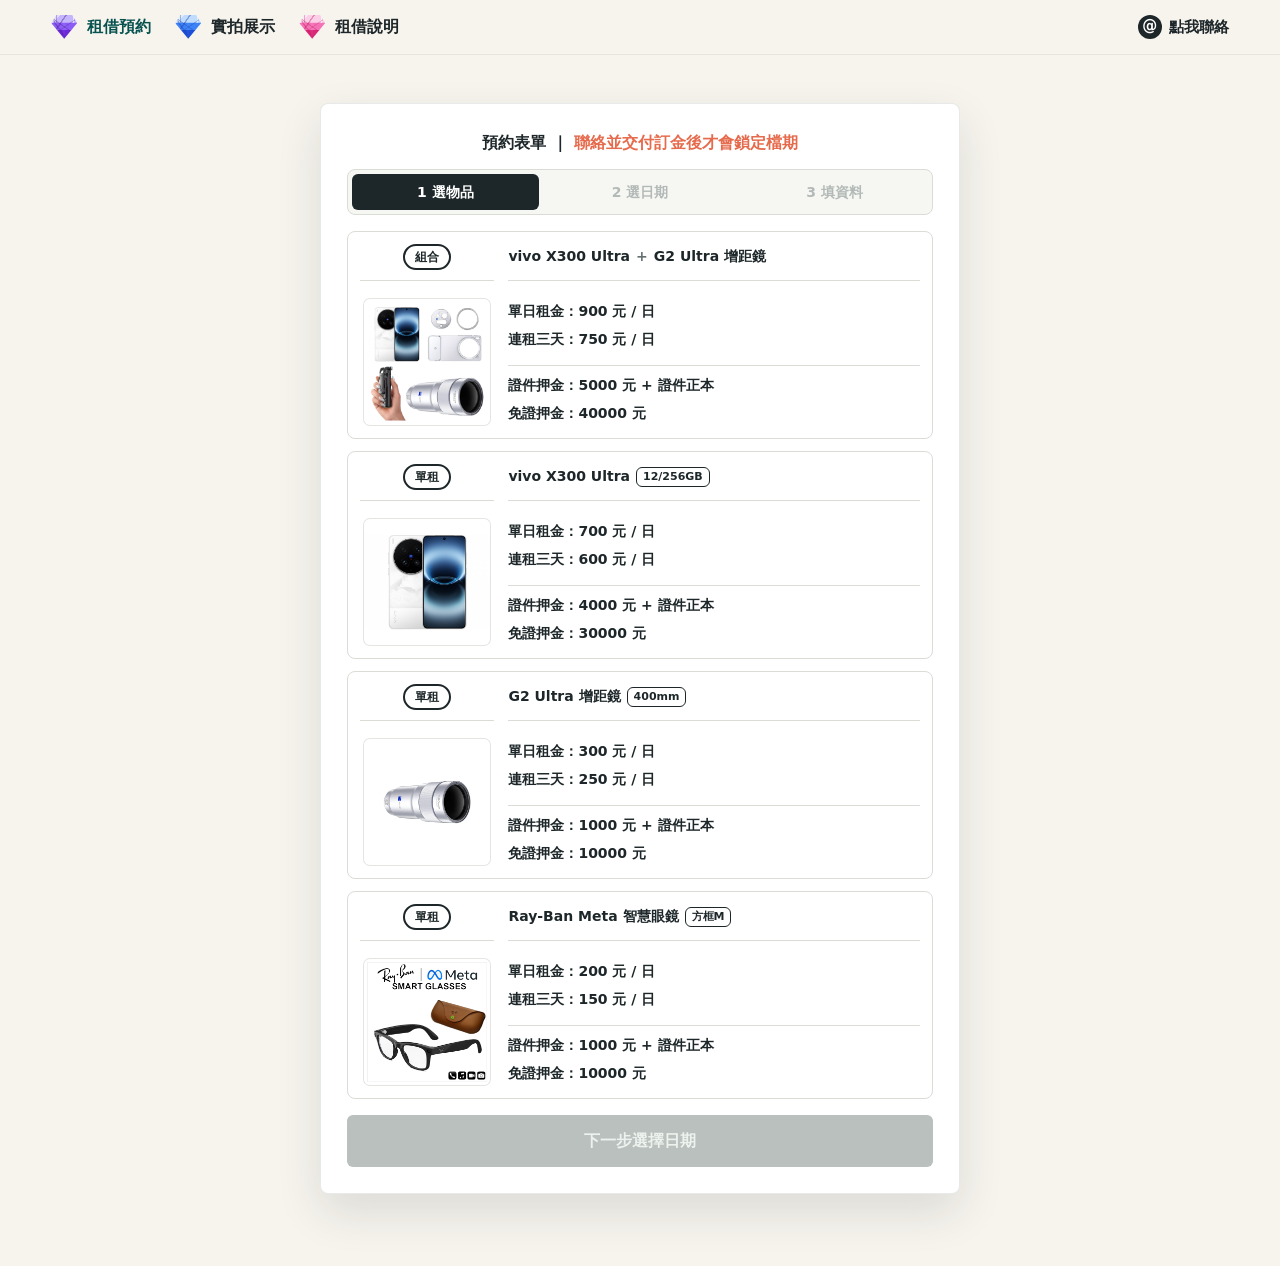
==== index.html @ 4199eac8 "Add shared link preview image" ====
<!doctype html>
<html lang="zh-Hant">
  <head>
    <meta charset="utf-8" />
    <meta name="viewport" content="width=device-width, initial-scale=1" />
    <title>租借預約</title>
    <meta
      name="description"
      content="vivo X300 Ultra ｜ G2 Ultra 增距鏡 ｜ Ray-Ban Meta 智慧眼鏡"
    />
    <link rel="canonical" href="https://gem0816phone.github.io/phone-rental/" />
    <meta property="og:title" content="租借預約" />
    <meta
      property="og:description"
      content="vivo X300 Ultra ｜ G2 Ultra 增距鏡 ｜ Ray-Ban Meta 智慧眼鏡"
    />
    <meta property="og:type" content="website" />
    <meta property="og:url" content="https://gem0816phone.github.io/phone-rental/" />
    <meta property="og:site_name" content="租借預約" />
    <meta property="og:image" content="https://gem0816phone.github.io/phone-rental/media/link-preview.png?v=20260825" />
    <meta property="og:image:secure_url" content="https://gem0816phone.github.io/phone-rental/media/link-preview.png?v=20260825" />
    <meta property="og:image:type" content="image/png" />
    <meta property="og:image:width" content="1200" />
    <meta property="og:image:height" content="630" />
    <meta property="og:image:alt" content="vivo X300 Ultra 實拍展示" />
    <link rel="image_src" href="https://gem0816phone.github.io/phone-rental/media/link-preview.png?v=20260825" />
    <meta name="twitter:card" content="summary_large_image" />
    <meta name="twitter:title" content="租借預約" />
    <meta
      name="twitter:description"
      content="vivo X300 Ultra ｜ G2 Ultra 增距鏡 ｜ Ray-Ban Meta 智慧眼鏡"
    />
    <meta name="twitter:image" content="https://gem0816phone.github.io/phone-rental/media/link-preview.png?v=20260825" />
    <meta name="twitter:image:alt" content="vivo X300 Ultra 實拍展示" />
    <link rel="stylesheet" href="styles.css?v=calendar-20260825-72" />
    <script src="config.js?v=calendar-20260825-72" defer></script>
    <script src="script.js?v=calendar-20260825-72" defer></script>
  </head>
  <body>
    <header class="site-header">
      <nav class="header-nav" aria-label="主要導覽">
        <a class="brand" href="#booking" data-page-link="booking" aria-label="前往租借預約">
          <span class="brand-gem" aria-hidden="true"></span>
          <span>租借預約</span>
        </a>
        <a class="brand showcase-nav-link" href="#showcase" data-page-link="showcase" aria-label="前往實拍展示">
          <span class="brand-gem is-blue" aria-hidden="true"></span>
          <span>實拍展示</span>
        </a>
        <a class="brand" href="#guide" data-page-link="guide" aria-label="前往租借說明">
          <span class="brand-gem is-pink" aria-hidden="true"></span>
          <span>租借說明</span>
        </a>
      </nav>
      <a class="header-contact thread-link" href="https://www.threads.com/@gem0816phone" target="_blank" rel="noopener">
        <span class="thread-icon" aria-hidden="true">@</span>
        <span>點我聯絡</span>
      </a>
    </header>

    <main>
      <section class="hero page-section" id="booking">
        <aside class="booking-panel" aria-labelledby="booking-title">
          <div class="panel-heading">
            <h2 id="booking-title">預約表單 ｜ <span class="booking-title-note">聯絡並交付訂金後才會鎖定檔期</span></h2>
          </div>

          <form class="booking-form" id="reservationForm">
            <input type="hidden" name="model" />
            <input type="hidden" name="selectedItems" />
            <input type="hidden" name="rentalPackage" />
            <input type="hidden" name="rentalStart" />
            <input type="hidden" name="rentalEnd" />
            <input type="hidden" name="selectedDates" />

            <div class="booking-steps" aria-label="預約步驟">
              <button class="step-pill is-active" type="button" id="itemStepPill">1 選物品</button>
              <button class="step-pill" type="button" id="dateStepPill" disabled>2 選日期</button>
              <button class="step-pill" type="button" id="detailsStepPill" disabled>3 填資料</button>
            </div>

            <section class="item-step" id="itemStep">
              <div class="item-grid" id="itemGrid" aria-label="選擇要租的物品"></div>
              <div class="selection-summary" id="itemSummaryBox" hidden></div>
              <button class="button primary" type="button" id="itemContinueButton" disabled>下一步選擇日期</button>
            </section>

            <section class="date-step" id="dateStep" hidden>
              <article class="selection-summary date-selection-summary" id="packageSummary" aria-label="已選租借物品"></article>

              <div class="calendar-toolbar">
                <button class="icon-button" type="button" id="prevMonthButton" aria-label="上一個月">‹</button>
                <strong id="monthLabel">月份</strong>
                <button class="icon-button" type="button" id="nextMonthButton" aria-label="下一個月">›</button>
              </div>

              <div class="calendar-status-row">
                <div class="calendar-legend" aria-label="日期狀態說明">
                  <span class="legend-available"><i class="status-dot available"></i>可選</span>
                  <span class="legend-pending"><i class="status-dot pending"></i>待定</span>
                  <span class="legend-full"><i class="status-dot full"></i>已滿</span>
                </div>
                <div class="availability-status" id="availabilityStatus">正在同步可選日期...</div>
              </div>

              <div class="calendar-weekdays" aria-hidden="true">
                <span>日</span><span>一</span><span>二</span><span>三</span><span>四</span><span>五</span><span>六</span>
              </div>
              <div class="calendar-grid" id="calendarGrid" aria-label="租借日期日曆"></div>

              <div class="estimate" id="estimateBox">請先在日曆上選擇要租的日期。</div>
              <button class="button primary" type="button" id="continueButton" disabled>下一步填寫資料</button>
            </section>

            <section class="details-step" id="detailsStep" hidden>
              <div class="form-grid location-grid">
                <label>
                  <span>取機地點</span>
                  <select name="pickupLocation" id="pickupLocation" required></select>
                </label>
                <label>
                  <span>還機地點</span>
                  <select name="dropoffLocation" id="dropoffLocation" required></select>
                </label>
              </div>

              <div class="form-grid">
                <label>
                  <span>姓名</span>
                  <input type="text" name="customerName" autocomplete="name" required />
                </label>
                <label>
                  <span>電話</span>
                  <input
                    type="tel"
                    name="phone"
                    autocomplete="tel"
                    inputmode="numeric"
                    pattern="09[0-9]{8}"
                    maxlength="10"
                    title="請輸入 09 開頭的 10 碼手機號碼，例如 0912345678"
                    required
                  />
                </label>
                <label class="full-row">
                  <span>thread 帳號</span>
                  <input type="text" name="lineId" autocomplete="off" required />
                </label>
              </div>

              <fieldset class="deposit-options" id="depositOptions"></fieldset>
              <div class="deposit-notice" id="depositNotice" hidden></div>
              <div class="selected-review" id="selectedDatesReview"></div>

              <div class="form-actions">
                <button class="button primary" type="submit" id="submitButton">送出預約</button>
              </div>
            </section>

            <label class="honeypot" aria-hidden="true">
              <span>公司網站</span>
              <input type="text" name="companyWebsite" tabindex="-1" autocomplete="off" />
            </label>
            <div class="form-status" id="formStatus" role="status" aria-live="polite"></div>
          </form>

          <dialog class="booked-dialog" id="bookedDialog" aria-labelledby="bookedDialogTitle">
            <h3 id="bookedDialogTitle">此日期已滿</h3>
            <div class="booked-dialog-body" id="bookedDialogBody"></div>
            <button class="button primary" type="button" id="bookedDialogClose">知道了</button>
          </dialog>

          <dialog class="booked-dialog success-dialog" id="successDialog" aria-label="預約送出成功">
            <div class="success-dialog-body" id="successDialogBody"></div>
            <button class="button primary" type="button" id="successDialogConfirm">確認</button>
          </dialog>
        </aside>
      </section>

      <section class="showcase page-section" id="showcase" aria-labelledby="showcase-title" hidden>
        <div class="showcase-inner">
          <div class="showcase-heading">
            <h2 id="showcase-title">實拍展示</h2>
          </div>
          <div class="showcase-tabs" id="showcaseTabs" aria-label="實拍展示分類"></div>
          <div class="showcase-grid" id="showcaseGrid" aria-live="polite"></div>
        </div>
      </section>

      <dialog class="booked-dialog seat-map-dialog" id="seatMapDialog" aria-labelledby="seatMapDialogTitle">
        <h3 id="seatMapDialogTitle">座位圖</h3>
        <div class="seat-map-dialog-body" id="seatMapDialogBody"></div>
        <button class="button primary" type="button" id="seatMapDialogClose">關閉</button>
      </dialog>

      <section class="guide page-section" id="guide" aria-label="租借說明" hidden>
        <div class="guide-inner">
          <div class="guide-grid">
            <article class="guide-block guide-block-flow">
              <h3>租借流程</h3>
              <ol>
                <li>網站填寫租借預約表單</li>
                <li>私訊 Threads 確認訂單並支付訂金</li>
                <li>面交確認設備及現場支付剩餘款項</li>
                <li>面交歸還設備確認無損後現場退還押金</li>
              </ol>
            </article>

            <article class="guide-block guide-block-offer">
              <h3>額外優惠</h3>
              <ul>
                <li>鄧紫棋粉絲（需提供粉絲證明）</li>
                <li>實拍高清影片 回傳提供網站展示</li>
              </ul>
              <p>以上任一條件，皆優惠 100 元，可疊加</p>

              <div class="guide-subsection">
                <h3>舊客優惠</h3>
                <ul>
                  <li>非首次租借</li>
                  <li>使用上次租借時的高清影片，公開發文推薦租借</li>
                </ul>
                <p>以上任一條件，皆優惠 100 元，可與額外優惠疊加</p>
              </div>
            </article>

            <article class="guide-block guide-block-note guide-block-wide">
              <h3>注意事項</h3>
              <ul>
                <li>租借人需年滿 18 歲，禁止轉租。</li>
                <li>請用本帳私訊，拒租假帳號、小帳。</li>
                <li>面交地點可私訊協調，視距離加價。</li>
                <li>取還機時間若前後日期無人租借，可私訊協調。</li>
                <li>設備非相機功能若有受損，將視情況扣除押金。</li>
                <li>設備相機功能若有受損，需照原購買價格買斷。</li>
              </ul>
            </article>
          </div>
        </div>
      </section>

    </main>

  </body>
</html>
---- styles.css ----
:root {
  color-scheme: light;
  --bg: #f7f4ee;
  --paper: #ffffff;
  --ink: #1d2628;
  --muted: #63706f;
  --line: #d9ddd6;
  --teal: #0d7b75;
  --teal-dark: #07524f;
  --coral: #e66b4d;
  --lemon: #fff4cf;
  --weekend-red: #d93025;
  --mint: #d8eee8;
  --shadow: 0 18px 45px rgba(27, 38, 40, 0.12);
}

* {
  box-sizing: border-box;
}

html {
  scroll-behavior: smooth;
}

body {
  margin: 0;
  background: var(--bg);
  color: var(--ink);
  font-family: "Noto Sans TC", "Microsoft JhengHei", system-ui, -apple-system, BlinkMacSystemFont, "Segoe UI",
    sans-serif;
  line-height: 1.6;
}

a {
  color: inherit;
}

.site-header {
  position: sticky;
  top: 0;
  z-index: 20;
  display: flex;
  align-items: center;
  justify-content: space-between;
  gap: 20px;
  padding: 14px clamp(18px, 4vw, 56px);
  border-bottom: 1px solid rgba(29, 38, 40, 0.08);
  background: rgba(247, 244, 238, 0.94);
  backdrop-filter: blur(16px);
}

.header-nav {
  display: flex;
  align-items: center;
  gap: clamp(12px, 3vw, 24px);
  min-width: 0;
}

.brand {
  display: flex;
  align-items: center;
}

.brand {
  gap: 10px;
  text-decoration: none;
  font-weight: 800;
}

.brand-gem {
  position: relative;
  width: 26px;
  height: 24px;
  flex: 0 0 auto;
  background:
    linear-gradient(135deg, rgba(255, 255, 255, 0.5) 0 18%, transparent 19%),
    linear-gradient(55deg, transparent 33%, rgba(76, 29, 149, 0.38) 34% 37%, transparent 38%),
    linear-gradient(125deg, transparent 33%, rgba(76, 29, 149, 0.42) 34% 37%, transparent 38%),
    linear-gradient(180deg, #c4b5fd 0 31%, #8b5cf6 32% 62%, #6d28d9 63% 100%);
  clip-path: polygon(20% 0, 80% 0, 100% 34%, 50% 100%, 0 34%);
  filter: drop-shadow(0 3px 0 rgba(76, 29, 149, 0.24));
}

.brand-gem::before,
.brand-gem::after {
  content: "";
  position: absolute;
  pointer-events: none;
}

.brand-gem::before {
  top: 0;
  left: 20%;
  width: 60%;
  height: 34%;
  border-right: 1px solid rgba(255, 255, 255, 0.58);
  border-left: 1px solid rgba(76, 29, 149, 0.34);
}

.brand-gem::after {
  inset: 0;
  background:
    linear-gradient(90deg, transparent 48%, rgba(255, 255, 255, 0.45) 49% 51%, transparent 52%),
    linear-gradient(35deg, transparent 49%, rgba(76, 29, 149, 0.34) 50% 52%, transparent 53%),
    linear-gradient(145deg, transparent 49%, rgba(76, 29, 149, 0.28) 50% 52%, transparent 53%);
  clip-path: polygon(20% 0, 80% 0, 100% 34%, 50% 100%, 0 34%);
}

.brand-gem.is-blue {
  background:
    linear-gradient(135deg, rgba(255, 255, 255, 0.5) 0 18%, transparent 19%),
    linear-gradient(55deg, transparent 33%, rgba(30, 64, 175, 0.38) 34% 37%, transparent 38%),
    linear-gradient(125deg, transparent 33%, rgba(30, 64, 175, 0.42) 34% 37%, transparent 38%),
    linear-gradient(180deg, #bfdbfe 0 31%, #3b82f6 32% 62%, #1d4ed8 63% 100%);
  filter: drop-shadow(0 3px 0 rgba(30, 64, 175, 0.24));
}

.brand-gem.is-blue::before {
  border-right-color: rgba(255, 255, 255, 0.58);
  border-left-color: rgba(30, 64, 175, 0.34);
}

.brand-gem.is-blue::after {
  background:
    linear-gradient(90deg, transparent 48%, rgba(255, 255, 255, 0.45) 49% 51%, transparent 52%),
    linear-gradient(35deg, transparent 49%, rgba(30, 64, 175, 0.34) 50% 52%, transparent 53%),
    linear-gradient(145deg, transparent 49%, rgba(30, 64, 175, 0.28) 50% 52%, transparent 53%);
}

.brand-gem.is-pink {
  background:
    linear-gradient(135deg, rgba(255, 255, 255, 0.55) 0 18%, transparent 19%),
    linear-gradient(55deg, transparent 33%, rgba(190, 24, 93, 0.34) 34% 37%, transparent 38%),
    linear-gradient(125deg, transparent 33%, rgba(190, 24, 93, 0.38) 34% 37%, transparent 38%),
    linear-gradient(180deg, #fbcfe8 0 31%, #f472b6 32% 62%, #db2777 63% 100%);
  filter: drop-shadow(0 3px 0 rgba(190, 24, 93, 0.22));
}

.brand-gem.is-pink::before {
  border-right-color: rgba(255, 255, 255, 0.62);
  border-left-color: rgba(190, 24, 93, 0.32);
}

.brand-gem.is-pink::after {
  background:
    linear-gradient(90deg, transparent 48%, rgba(255, 255, 255, 0.48) 49% 51%, transparent 52%),
    linear-gradient(35deg, transparent 49%, rgba(190, 24, 93, 0.32) 50% 52%, transparent 53%),
    linear-gradient(145deg, transparent 49%, rgba(190, 24, 93, 0.24) 50% 52%, transparent 53%);
}

.brand.is-active {
  color: var(--teal-dark);
}

.hero {
  display: grid;
  grid-template-columns: minmax(0, 640px);
  justify-content: center;
  align-items: start;
  min-height: auto;
  padding: clamp(18px, 5vw, 48px) clamp(12px, 4vw, 32px) clamp(44px, 7vw, 72px);
}

.eyebrow {
  margin: 0 0 10px;
  color: var(--teal);
  font-size: 14px;
  font-weight: 800;
  letter-spacing: 0;
}

h1,
h2,
h3,
p {
  margin-top: 0;
}

h1 {
  margin-bottom: 18px;
  font-size: 72px;
  line-height: 1.02;
  letter-spacing: 0;
}

h2 {
  margin-bottom: 14px;
  font-size: 42px;
  line-height: 1.15;
  letter-spacing: 0;
}

h3 {
  margin-bottom: 8px;
  font-size: 20px;
  line-height: 1.25;
}

.button {
  display: inline-flex;
  align-items: center;
  justify-content: center;
  min-height: 46px;
  padding: 12px 18px;
  border: 1px solid transparent;
  border-radius: 6px;
  font: inherit;
  font-weight: 800;
  text-decoration: none;
  cursor: pointer;
  transition: transform 150ms ease, box-shadow 150ms ease, background 150ms ease;
}

.button:hover,
.button:focus {
  transform: translateY(-1px);
}

.button.primary {
  width: 100%;
  background: var(--teal);
  color: #fff;
  box-shadow: 0 12px 24px rgba(13, 123, 117, 0.18);
}

.button.primary:disabled {
  background: #b9c0bd;
  color: #eef2ef;
  box-shadow: none;
  cursor: not-allowed;
  opacity: 1;
  transform: none;
}

.button.ghost {
  border-color: rgba(29, 38, 40, 0.18);
  background: rgba(255, 255, 255, 0.72);
}

.booking-panel {
  width: 100%;
  border: 1px solid rgba(29, 38, 40, 0.1);
  border-radius: 8px;
  background: var(--paper);
  box-shadow: var(--shadow);
}

.panel-heading {
  padding: 26px 26px 14px;
}

.panel-heading p {
  margin-bottom: 6px;
  color: var(--coral);
  font-size: 14px;
  font-weight: 800;
}

.panel-heading h2 {
  margin-bottom: 0;
  font-size: 16px;
  line-height: 1.6;
  text-align: center;
}

.booking-title-note {
  color: var(--coral);
}

.booking-form {
  display: grid;
  gap: 16px;
  padding: 0 26px 26px;
}

[hidden] {
  display: none !important;
}

.booking-steps {
  display: grid;
  grid-template-columns: repeat(3, minmax(0, 1fr));
  gap: 8px;
  padding: 4px;
  border: 1px solid var(--line);
  border-radius: 8px;
  background: #f6f7f3;
}

.step-pill {
  display: grid;
  min-height: 36px;
  place-items: center;
  padding: 0 8px;
  border: 0;
  border-radius: 6px;
  background: transparent;
  color: var(--muted);
  font: inherit;
  font-size: 14px;
  font-weight: 900;
  cursor: pointer;
}

.step-pill:disabled {
  cursor: not-allowed;
  opacity: 0.45;
}

.step-pill.is-active {
  background: var(--ink);
  color: #fff;
  opacity: 1;
}

.item-step,
.date-step,
.details-step {
  display: grid;
  gap: 16px;
}

.item-grid {
  display: grid;
  gap: 12px;
}

.item-card {
  position: relative;
  display: grid;
  grid-template-columns: minmax(96px, 24%) minmax(0, 1fr);
  grid-template-rows: auto 1fr;
  grid-template-areas:
    "type title"
    "photo details";
  column-gap: 14px;
  align-items: stretch;
  padding: 12px;
  border: 1px solid var(--line);
  border-radius: 8px;
  background: #fff;
  cursor: pointer;
  transition: border-color 150ms ease, box-shadow 150ms ease, transform 150ms ease;
}

.item-card:hover {
  border-color: rgba(29, 38, 40, 0.24);
}

.item-card:focus-within {
  outline: 2px solid rgba(13, 123, 117, 0.24);
  outline-offset: 2px;
}

.item-card.is-selected {
  border-color: var(--teal);
  box-shadow: 0 12px 26px rgba(13, 123, 117, 0.13);
}

.item-card.is-selected {
  background: #f4fbf8;
}

.item-check {
  position: absolute;
  width: 1px;
  height: 1px;
  opacity: 0;
}

.option-type-pill {
  display: inline-flex;
  flex: 0 0 auto;
  align-items: center;
  justify-content: center;
  min-height: 26px;
  padding: 3px 10px;
  border: 2px solid var(--ink);
  border-radius: 999px;
  background: #fff;
  color: var(--ink);
  font-size: 12px;
  font-weight: 900;
  line-height: 1;
  white-space: nowrap;
}

.item-type-cell {
  grid-area: type;
  display: flex;
  min-width: 0;
  min-height: 34px;
  align-items: center;
  justify-content: center;
  padding-bottom: 10px;
  border-bottom: 1px solid var(--line);
}

.option-type-pill.is-offer {
  border-color: var(--weekend-red);
  color: var(--weekend-red);
}

.item-card.is-selected .option-type-pill {
  border-color: var(--teal);
  background: var(--teal);
  color: #fff;
}

.item-card.is-selected .option-type-pill.is-offer {
  border-color: var(--weekend-red);
  background: var(--weekend-red);
}

.item-photo,
.summary-photo {
  width: 100%;
  object-fit: contain;
  border: 1px solid rgba(29, 38, 40, 0.08);
  background: #f5f5f1;
}

.item-photo {
  grid-area: photo;
  aspect-ratio: 1 / 1;
  display: block;
  width: min(100%, 128px);
  height: auto;
  margin-top: 10px;
  place-self: center;
  border-radius: 7px;
}

.item-photo-placeholder {
  display: grid;
  place-items: center;
  padding: 12px;
  color: var(--ink);
  font-weight: 900;
  text-align: center;
}

.item-content,
.selection-summary {
  display: grid;
}

.item-content {
  grid-template-rows: auto 1fr;
  align-content: stretch;
  gap: 0;
  min-width: 0;
  color: var(--muted);
  font-size: 14px;
  line-height: 1.45;
  overflow-wrap: anywhere;
}

.item-head {
  grid-area: title;
  display: flex;
  flex-wrap: wrap;
  align-items: center;
  justify-content: flex-start;
  gap: 12px;
  min-width: 0;
  min-height: 34px;
  padding-bottom: 10px;
  border-bottom: 1px solid var(--line);
}

.item-title {
  display: flex;
  flex: 1 1 auto;
  flex-wrap: wrap;
  align-items: center;
  gap: 6px;
  min-width: 0;
  color: var(--ink);
  font-size: 17px;
  line-height: 1.25;
  overflow-wrap: anywhere;
}

.plus-sign {
  color: var(--muted);
  font-weight: 900;
}

.title-pair {
  display: inline-flex;
  flex-wrap: wrap;
  align-items: center;
  gap: 6px;
  min-width: 0;
  white-space: normal;
}

.title-pair strong {
  min-width: 0;
  overflow-wrap: anywhere;
}

.item-meta {
  color: var(--ink);
  font-weight: 900;
}

.item-details {
  grid-area: details;
  display: grid;
  min-width: 0;
  align-content: center;
  gap: 6px;
  padding-top: 10px;
}

.summary-fees {
  display: grid;
  gap: 4px;
}

.fee-line {
  display: block;
  min-width: 0;
  overflow-wrap: anywhere;
}

.deposit-start {
  margin-top: 8px;
  padding-top: 8px;
  border-top: 1px solid var(--line);
}

.spec-badge {
  display: inline-flex;
  width: fit-content;
  padding: 1px 6px;
  border: 1px solid var(--ink);
  border-radius: 6px;
  background: #fff;
  color: var(--ink);
  font-size: 11px;
  font-weight: 900;
  line-height: 1.4;
}

.selection-summary {
  --summary-spec-bg: #c8e5dc;
  --summary-spec-border: rgba(13, 123, 117, 0.42);
  --summary-spec-color: var(--teal-dark);
  --summary-divider: rgba(13, 123, 117, 0.22);
  gap: 4px;
  min-height: 72px;
  padding: 14px;
  border: 1px solid #c9e2dc;
  border-radius: 6px;
  background: var(--mint);
  color: var(--teal-dark);
  font-size: 14px;
}

.date-selection-summary {
  --summary-spec-bg: #d5eafe;
  --summary-spec-border: rgba(12, 79, 134, 0.36);
  --summary-spec-color: #0c4f86;
  --summary-divider: rgba(12, 79, 134, 0.2);
  border-color: #b8d8f6;
  background: #eaf4ff;
  color: #0c4f86;
}

.selection-summary strong {
  color: var(--ink);
  font-size: 16px;
}

.summary-headings,
.summary-details {
  display: grid;
  gap: 6px;
}

.summary-heading,
.summary-details > span {
  display: flex;
  flex-wrap: wrap;
  align-items: center;
  gap: 6px;
}

.summary-details {
  margin-top: 4px;
  padding-top: 8px;
  border-top: 1px solid var(--summary-divider);
}

.summary-detail-spec {
  border-color: var(--summary-spec-border);
  background: var(--summary-spec-bg);
  color: var(--summary-spec-color);
}

.rental-summary {
  display: grid;
  grid-template-columns: 118px minmax(0, 1fr);
  gap: 14px;
  align-items: center;
  padding: 14px;
  border: 1px solid rgba(29, 38, 40, 0.1);
  border-radius: 8px;
  background: #fbfcf8;
}

.rental-summary .device-art {
  width: 62px;
  height: 88px;
}

.summary-photos {
  display: grid;
  gap: 8px;
}

.summary-photos:has(.summary-photo:nth-child(2)) {
  grid-template-columns: repeat(2, minmax(0, 1fr));
}

.summary-photo {
  aspect-ratio: 1 / 1;
  border-radius: 7px;
}

.rental-summary h3,
.rental-summary p {
  margin-bottom: 4px;
}

.phone-title,
.package-title,
.component-name {
  display: flex;
  flex-wrap: wrap;
  align-items: center;
  gap: 8px;
}

.phone-title,
.package-title {
  margin-bottom: 6px;
}

.phone-title h3 {
  margin-bottom: 0;
}

.phone-title span {
  padding: 2px 8px;
  border: 1px solid var(--ink);
  border-radius: 6px;
  background: #fff;
  color: var(--ink);
  font-size: 13px;
  font-weight: 900;
  line-height: 1.4;
}

.package-title {
  font-size: 18px;
  font-weight: 900;
  line-height: 1.35;
}

.component-name {
  gap: 6px;
  min-width: 0;
  white-space: normal;
}

.offer-fee {
  color: var(--weekend-red);
  font-weight: 900;
}

.summary-type {
  margin-right: 2px;
}

.rental-summary p {
  color: var(--muted);
  font-size: 14px;
}

.form-grid {
  display: grid;
  grid-template-columns: repeat(2, minmax(0, 1fr));
  gap: 12px;
}

.location-grid {
  grid-template-columns: 1fr;
}

.form-grid .full-row {
  grid-column: 1 / -1;
}

label {
  display: grid;
  gap: 7px;
  color: var(--ink);
  font-weight: 700;
}

label span {
  font-size: 14px;
}

input,
select,
textarea {
  width: 100%;
  min-height: 44px;
  border: 1px solid #cbd2cc;
  border-radius: 6px;
  background: #fff;
  color: var(--ink);
  font: inherit;
  font-size: 16px;
}

input,
select {
  padding: 0 12px;
}

textarea {
  resize: vertical;
  padding: 10px 12px;
}

input:focus,
select:focus,
textarea:focus {
  border-color: var(--teal);
  outline: 3px solid rgba(13, 123, 117, 0.16);
}

.calendar-toolbar {
  display: grid;
  grid-template-columns: 42px minmax(0, 1fr) 42px;
  gap: 10px;
  align-items: center;
}

.calendar-toolbar strong {
  text-align: center;
  font-size: 20px;
}

.icon-button {
  width: 42px;
  height: 42px;
  border: 1px solid var(--line);
  border-radius: 6px;
  background: #fff;
  color: var(--ink);
  font-size: 26px;
  font-weight: 900;
  cursor: pointer;
}

.icon-button:disabled {
  cursor: not-allowed;
  opacity: 0.42;
}

.calendar-status-row {
  display: flex;
  flex-wrap: wrap;
  align-items: center;
  justify-content: space-between;
  gap: 8px 14px;
}

.calendar-legend {
  display: flex;
  flex-wrap: wrap;
  gap: 10px;
  color: var(--muted);
  font-size: 13px;
  font-weight: 800;
}

.calendar-legend span {
  display: inline-flex;
  align-items: center;
  gap: 5px;
}

.calendar-legend .legend-available {
  color: var(--teal);
}

.calendar-legend .legend-full {
  color: var(--coral);
}

.calendar-legend .legend-pending {
  color: #b7791f;
}

.status-dot {
  display: inline-block;
  width: 9px;
  height: 9px;
  border-radius: 50%;
  outline: 1px solid var(--ink);
}

.status-dot.available {
  background: var(--teal);
}

.status-dot.full {
  background: var(--coral);
}

.status-dot.pending {
  background: #f7d77a;
}

.availability-status {
  margin-left: auto;
  min-height: 22px;
  color: var(--muted);
  font-size: 13px;
  text-align: right;
  white-space: nowrap;
}

.calendar-weekdays,
.calendar-grid {
  display: grid;
  grid-template-columns: repeat(7, minmax(0, 1fr));
}

.calendar-weekdays {
  gap: 6px;
  color: var(--muted);
  font-size: 13px;
  font-weight: 900;
  text-align: center;
}

.calendar-weekdays span:first-child,
.calendar-weekdays span:last-child {
  color: var(--weekend-red);
}

.calendar-grid {
  gap: 6px;
}

.calendar-empty,
.calendar-day {
  aspect-ratio: 1 / 1;
  min-width: 0;
}

.calendar-day {
  display: grid;
  align-content: center;
  justify-items: center;
  gap: 2px;
  min-height: 58px;
  padding: 5px 2px;
  border: 1px solid #cbd2cc;
  border-radius: 7px;
  background: #fff;
  color: var(--ink);
  cursor: pointer;
}

.calendar-day:not(:disabled):hover,
.calendar-day:not(:disabled):focus {
  border-color: var(--teal);
  outline: 3px solid rgba(13, 123, 117, 0.13);
}

.calendar-day.is-selected {
  border-color: var(--ink);
  background: var(--lemon);
}

.calendar-day.is-full {
  border-color: #edbeb3;
  background: #ffe6df;
  color: #8c2718;
}

.calendar-day.is-full:not(:disabled):hover,
.calendar-day.is-full:not(:disabled):focus {
  border-color: var(--coral);
  outline: 3px solid rgba(216, 91, 72, 0.16);
}

.calendar-day.is-pending {
  border-color: #f1cf82;
  background: #fff8df;
  color: #5f4517;
}

.calendar-day.is-pending:not(:disabled):hover,
.calendar-day.is-pending:not(:disabled):focus {
  border-color: #c98715;
  outline: 3px solid rgba(201, 135, 21, 0.14);
}

.calendar-day.is-past {
  background: #f2f0eb;
  color: #9ba19a;
}

.calendar-day.is-syncing {
  background: #f4f2ec;
  color: #8a918b;
}

.calendar-day:disabled {
  cursor: not-allowed;
}

.date-number {
  font-size: 18px;
  font-weight: 900;
  line-height: 1;
}

.calendar-day.is-weekend .date-number {
  color: var(--weekend-red);
}

.date-status {
  max-width: 100%;
  overflow: hidden;
  font-size: 11px;
  font-weight: 900;
  line-height: 1.1;
  text-overflow: ellipsis;
  white-space: nowrap;
}

.date-status.status-available {
  color: var(--teal);
}

.date-status.status-full {
  color: var(--coral);
}

.date-status.status-pending {
  color: #b7791f;
}

.date-status.status-past {
  color: var(--ink);
}

.date-status.status-syncing {
  color: var(--muted);
}

.honeypot {
  position: absolute;
  left: -9999px;
}

.estimate {
  display: grid;
  gap: 6px;
  min-height: 76px;
  padding: 14px;
  border: 1px solid #c9e2dc;
  border-radius: 6px;
  background: var(--mint);
  color: var(--teal-dark);
  font-size: 15px;
}

.estimate strong {
  display: block;
  color: var(--ink);
  font-size: 18px;
}

.summary-total {
  display: block;
  color: var(--weekend-red);
  font-size: 20px;
  font-weight: 900;
  line-height: 1.25;
}

.summary-days {
  display: block;
  color: inherit;
  font-size: inherit;
  font-weight: 800;
  line-height: 1.45;
}

.estimate-heading,
.review-heading {
  display: grid;
  gap: 4px;
}

.estimate-details {
  display: grid;
  gap: 10px;
  padding-top: 8px;
  border-top: 1px solid rgba(13, 123, 117, 0.22);
}

.estimate-details > span {
  color: var(--teal-dark);
}

.estimate-package {
  display: grid;
  gap: 2px;
}

.estimate-package strong {
  font-size: 15px;
}

.discount-label {
  color: var(--coral);
}

.selected-review {
  --summary-spec-bg: #d5eafe;
  --summary-spec-border: rgba(12, 79, 134, 0.36);
  --summary-spec-color: #0c4f86;
  display: grid;
  gap: 8px;
  padding: 14px;
  border: 1px solid #b8d8f6;
  border-radius: 6px;
  background: #eaf4ff;
  color: #0c4f86;
  font-size: 14px;
}

.booked-dialog {
  width: min(360px, calc(100vw - 36px));
  padding: 18px;
  border: 1px solid var(--line);
  border-radius: 8px;
  background: #fff;
  color: var(--ink);
  box-shadow: 0 22px 60px rgba(29, 38, 40, 0.2);
}

.booked-dialog::backdrop {
  background: rgba(29, 38, 40, 0.34);
}

.booked-dialog h3 {
  margin: 0 0 10px;
  font-size: 22px;
}

.booked-dialog-body,
.success-dialog-body {
  display: grid;
  gap: 8px;
  margin-bottom: 16px;
  color: var(--muted);
  font-size: 15px;
}

.booked-dialog-body p,
.success-dialog-body p {
  margin: 0;
}

.booked-dialog-body ul {
  display: grid;
  gap: 6px;
  margin: 0;
  padding-left: 20px;
  color: var(--ink);
  font-weight: 800;
}

.pending-list {
  display: grid;
  gap: 5px;
  color: var(--ink);
  font-weight: 800;
}

.booked-dialog .button {
  width: 100%;
}

.success-dialog-body strong {
  color: var(--ink);
}

.thread-inline-link {
  color: #5b2bd6;
  text-decoration-thickness: 2px;
  text-underline-offset: 3px;
}

.thread-inline-link strong {
  color: inherit;
}

.selected-review strong {
  color: var(--ink);
}

.estimate .summary-total,
.selected-review .summary-total {
  color: var(--weekend-red);
  font-size: 20px;
  line-height: 1.25;
}

.estimate .summary-days,
.selected-review .summary-days {
  color: var(--ink);
}

.review-packages,
.review-details,
.review-schedule {
  display: grid;
  gap: 6px;
  padding-top: 8px;
  border-top: 1px solid rgba(12, 79, 134, 0.2);
}

.review-package {
  display: grid;
  gap: 2px;
}

.inline-divider {
  display: inline;
  color: var(--ink);
  font-size: inherit;
}

.review-details span {
  display: flex;
  flex-wrap: wrap;
  align-items: center;
  gap: 6px;
}

.deposit-options {
  display: grid;
  gap: 10px;
  margin: 0;
  padding: 0;
  border: 0;
}

.deposit-options legend {
  margin-bottom: 2px;
  font-size: 14px;
  font-weight: 900;
}

.deposit-hint {
  margin: 0;
  color: var(--muted);
  font-size: 14px;
}

.deposit-choice-row {
  display: grid;
  grid-template-columns: repeat(2, minmax(0, 1fr));
  gap: 10px;
}

.deposit-options label {
  display: flex;
  align-items: center;
  gap: 10px;
  min-width: 0;
  min-height: 44px;
  padding: 10px 12px;
  border: 1px solid #cbd2cc;
  border-radius: 6px;
  background: #fff;
}

.deposit-options label span {
  min-width: 0;
  overflow-wrap: anywhere;
}

.deposit-options input {
  flex: 0 0 auto;
  width: 18px;
  min-height: 18px;
}

.deposit-notice {
  display: grid;
  gap: 6px;
  padding: 14px;
  border: 1px solid #c9e2dc;
  border-radius: 6px;
  background: var(--mint);
  color: var(--teal-dark);
  font-size: 14px;
}

.deposit-notice p {
  margin: 0;
}

.deposit-notice a {
  color: var(--teal-dark);
  font-weight: 900;
}

.form-actions {
  display: grid;
  grid-template-columns: 1fr;
  gap: 10px;
}

.form-actions .button.primary {
  width: auto;
}

.form-status {
  display: none;
  padding: 12px 14px;
  border-radius: 6px;
  font-weight: 700;
}

.form-status.is-visible {
  display: block;
}

.form-status.success {
  border: 1px solid #92cfac;
  background: #e3f5e9;
  color: #14532d;
}

.form-status.warning {
  border: 1px solid #e2be52;
  background: #fff3c4;
  color: #684800;
}

.form-status.error {
  border: 1px solid #e5a39a;
  background: #ffe5e0;
  color: #8c2718;
}

.device-art {
  position: relative;
  width: 80px;
  height: 112px;
  margin: 0 auto;
  border: 5px solid #20292b;
  border-radius: 18px;
  background:
    linear-gradient(135deg, rgba(255, 255, 255, 0.28), rgba(255, 255, 255, 0) 46%),
    var(--device-color, #d8eee8);
  box-shadow: 12px 14px 0 rgba(29, 38, 40, 0.08);
}

.device-art::before {
  content: "";
  position: absolute;
  top: 7px;
  left: 50%;
  width: 24px;
  height: 4px;
  border-radius: 99px;
  background: rgba(29, 38, 40, 0.85);
  transform: translateX(-50%);
}

.device-art::after {
  content: "";
  position: absolute;
  right: 9px;
  bottom: 12px;
  width: 18px;
  height: 18px;
  border-radius: 50%;
  background: rgba(255, 255, 255, 0.58);
}

.showcase {
  padding: clamp(18px, 5vw, 48px) clamp(12px, 4vw, 32px) clamp(48px, 7vw, 76px);
}

.showcase-inner {
  width: min(100%, 960px);
  margin: 0 auto;
}

.showcase-heading {
  display: flex;
  align-items: end;
  justify-content: space-between;
  gap: 16px;
  margin-bottom: 14px;
}

.showcase-heading h2 {
  margin: 0;
  font-size: 24px;
  line-height: 1.2;
}

.showcase-tabs {
  display: flex;
  flex-wrap: wrap;
  gap: 8px;
  margin-bottom: 18px;
}

.showcase-tab {
  min-height: 40px;
  padding: 9px 13px;
  border: 1px solid rgba(29, 38, 40, 0.16);
  border-radius: 999px;
  background: rgba(255, 255, 255, 0.74);
  color: var(--ink);
  font: inherit;
  font-size: 14px;
  font-weight: 900;
  line-height: 1.25;
  cursor: pointer;
}

.showcase-tab.is-active {
  border-color: #7c3aed;
  background: #ede9fe;
  color: #4c1d95;
}

.showcase-grid {
  display: grid;
  grid-template-columns: repeat(auto-fit, minmax(min(100%, 280px), 1fr));
  gap: 14px;
  align-items: start;
}

.showcase-grid.is-single {
  grid-template-columns: minmax(0, 420px);
  justify-content: center;
}

.showcase-video-card {
  display: grid;
  gap: 10px;
  padding: 10px;
  border: 1px solid rgba(29, 38, 40, 0.12);
  border-radius: 8px;
  background: #fff;
  box-shadow: 0 14px 32px rgba(29, 38, 40, 0.08);
}

.showcase-video {
  display: block;
  width: 100%;
  aspect-ratio: var(--video-ratio, 9 / 16);
  border-radius: 6px;
  background: #101617;
  object-fit: contain;
}

.showcase-seat-map-button {
  justify-self: center;
  min-height: 38px;
  padding: 8px 18px;
  border: 1px solid rgba(30, 64, 175, 0.22);
  border-radius: 999px;
  background: #eff6ff;
  color: #1d4ed8;
  font: inherit;
  font-size: 14px;
  font-weight: 900;
  line-height: 1.2;
  cursor: pointer;
}

.showcase-seat-map-button:hover,
.showcase-seat-map-button:focus {
  transform: translateY(-1px);
}

.seat-map-dialog {
  width: min(720px, calc(100vw - 24px));
}

.seat-map-dialog-body {
  display: grid;
  gap: 10px;
  margin-bottom: 16px;
}

.seat-map-image {
  display: block;
  width: 100%;
  max-height: min(72vh, 720px);
  border: 1px solid rgba(29, 38, 40, 0.12);
  border-radius: 6px;
  background: #f7f4ee;
  object-fit: contain;
}

.seat-map-dialog-body p {
  margin: 0;
  color: var(--ink);
  font-size: 15px;
  font-weight: 900;
  text-align: center;
}

.guide {
  padding: clamp(18px, 5vw, 48px) clamp(12px, 4vw, 32px) clamp(48px, 7vw, 76px);
}

.guide-inner {
  width: min(100%, 960px);
  margin: 0 auto;
}

.guide-grid {
  display: grid;
  grid-template-columns: 1fr;
  gap: 14px;
}

.guide-block {
  padding: clamp(16px, 3vw, 22px);
  border: 1px solid rgba(29, 38, 40, 0.12);
  border-radius: 8px;
  background: #fff;
  box-shadow: 0 14px 32px rgba(29, 38, 40, 0.08);
}

.guide-block-flow {
  border-color: rgba(13, 123, 117, 0.26);
  background: #eefaf6;
}

.guide-block-offer {
  border-color: rgba(59, 130, 246, 0.24);
  background: #f6fbff;
}

.guide-block-note {
  border-color: rgba(217, 119, 6, 0.28);
  background: #fff8e8;
}

.guide-block-wide {
  grid-column: 1 / -1;
}

.guide-block h3 {
  margin: 0 0 10px;
  font-size: 18px;
  line-height: 1.3;
}

.guide-block-flow h3 {
  color: var(--teal-dark);
}

.guide-block-offer h3 {
  color: #1d4ed8;
}

.guide-block-note h3 {
  color: #92400e;
}

.guide-block ol,
.guide-block ul {
  display: grid;
  gap: 8px;
  margin: 0;
  padding-left: 1.4em;
  color: var(--ink);
  font-size: 15px;
  font-weight: 700;
}

.guide-block p {
  margin: 14px 0 0;
  padding-top: 12px;
  border-top: 1px solid rgba(29, 38, 40, 0.12);
  color: #c2410c;
  font-size: 15px;
  font-weight: 900;
}

.guide-subsection {
  margin-top: 16px;
  padding-top: 16px;
  border-top: 1px solid rgba(59, 130, 246, 0.18);
}

.thread-link {
  display: inline-flex;
  align-items: center;
  gap: 7px;
  color: var(--ink);
  font-weight: 900;
  text-decoration: none;
}

.header-contact {
  justify-content: flex-end;
  min-width: 0;
  font-size: 15px;
  white-space: nowrap;
}

.thread-icon {
  display: inline-grid;
  width: 24px;
  height: 24px;
  place-items: center;
  border-radius: 50%;
  background: var(--ink);
  color: #fff;
  font-size: 15px;
  font-weight: 900;
  line-height: 1;
}

@media (max-width: 980px) {
  .hero {
    grid-template-columns: minmax(0, 640px);
  }

  h1 {
    font-size: 56px;
  }

  h2 {
    font-size: 36px;
  }
}

@media (max-width: 720px) {
  .site-header {
    align-items: center;
    flex-wrap: wrap;
    gap: 12px;
    padding-right: 14px;
    padding-left: 14px;
  }

  .header-nav {
    flex: 1 1 auto;
    gap: 12px;
  }

  .brand,
  .header-contact {
    font-size: 14px;
  }

  .header-contact {
    margin-left: auto;
  }

  h1 {
    font-size: 42px;
  }

  h2 {
    font-size: 30px;
  }

  .form-grid,
  .rental-summary {
    grid-template-columns: 1fr;
  }

  .form-actions {
    grid-template-columns: 1fr;
  }

  .calendar-grid {
    gap: 4px;
  }

  .calendar-day {
    min-height: 48px;
    border-radius: 6px;
  }

  .date-number {
    font-size: 16px;
  }

  .date-status {
    font-size: 10px;
  }

  .booking-panel {
    border-radius: 0;
  }

  .booking-form,
  .panel-heading {
    padding-right: 18px;
    padding-left: 18px;
  }

  .showcase-heading h2 {
    font-size: 21px;
  }

  .guide-grid {
    grid-template-columns: 1fr;
  }

  .showcase-tab {
    flex: 1 1 100%;
    text-align: center;
  }

}
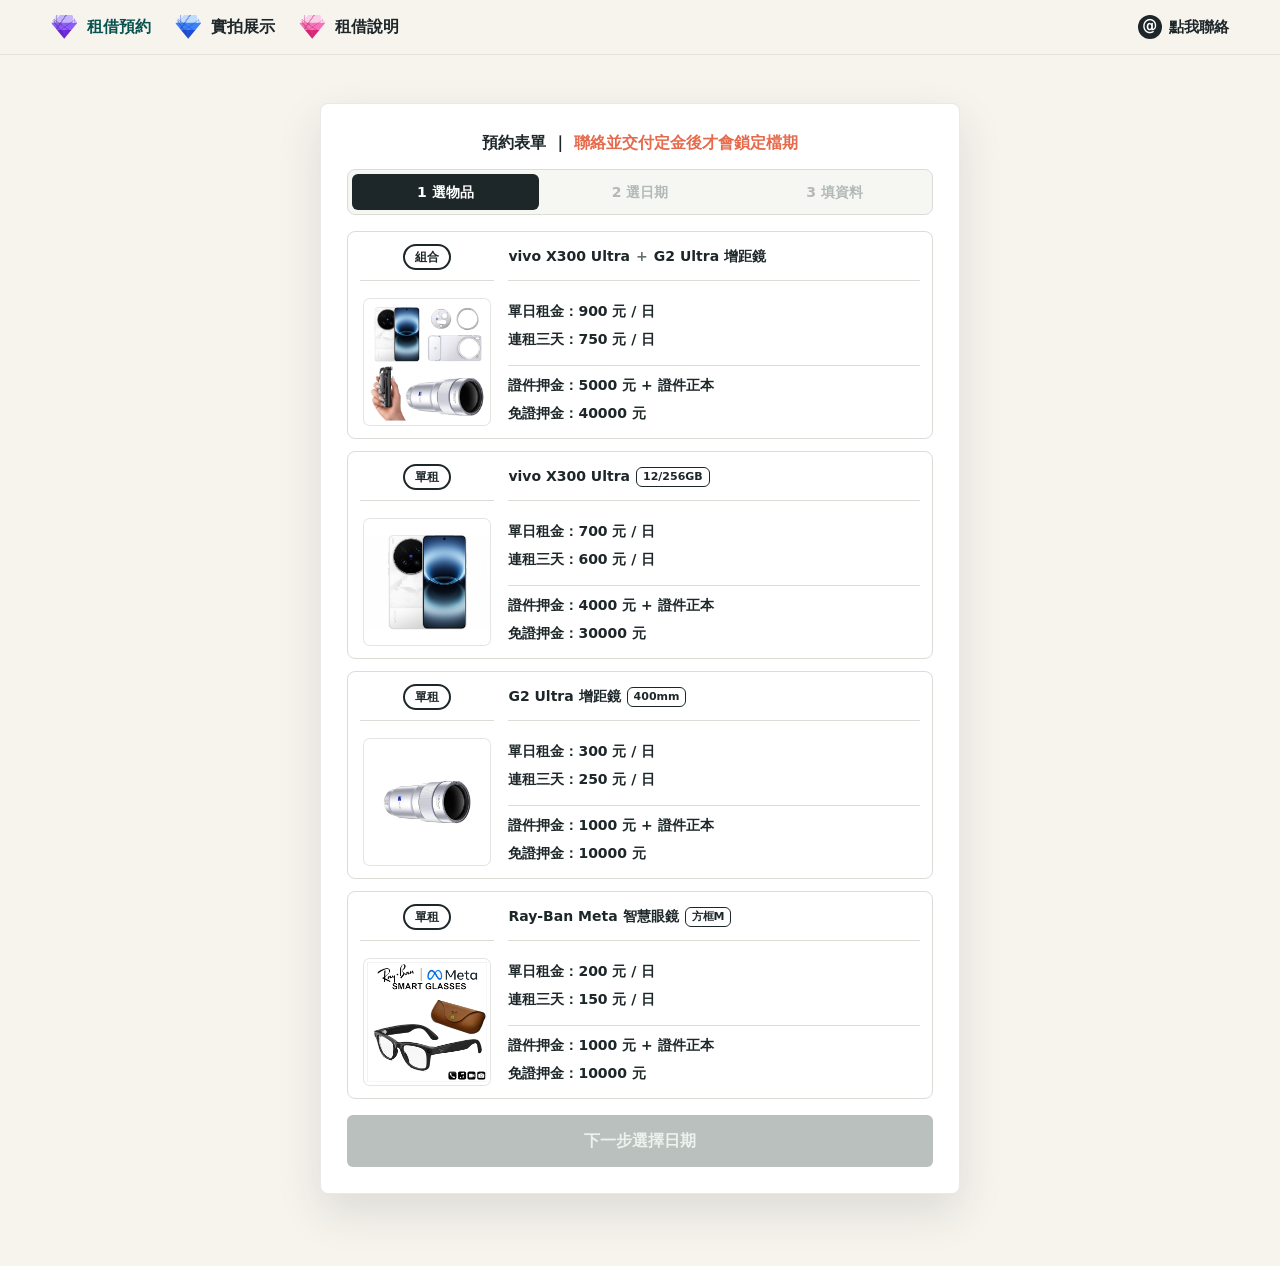
==== commit acc5fd8e: "Update contract earnest money terms" ====
--- a/index.html
+++ b/index.html
@@ -17,20 +17,21 @@
     <meta property="og:type" content="website" />
     <meta property="og:url" content="https://gem0816phone.github.io/phone-rental/" />
     <meta property="og:site_name" content="租借預約" />
-    <meta property="og:image" content="https://gem0816phone.github.io/phone-rental/media/link-preview.png?v=20260825" />
-    <meta property="og:image:secure_url" content="https://gem0816phone.github.io/phone-rental/media/link-preview.png?v=20260825" />
-    <meta property="og:image:type" content="image/png" />
+    <meta property="og:image" content="https://gem0816phone.github.io/phone-rental/media/link-preview.jpg" />
+    <meta property="og:image:url" content="https://gem0816phone.github.io/phone-rental/media/link-preview.jpg" />
+    <meta property="og:image:secure_url" content="https://gem0816phone.github.io/phone-rental/media/link-preview.jpg" />
+    <meta property="og:image:type" content="image/jpeg" />
     <meta property="og:image:width" content="1200" />
     <meta property="og:image:height" content="630" />
     <meta property="og:image:alt" content="vivo X300 Ultra 實拍展示" />
-    <link rel="image_src" href="https://gem0816phone.github.io/phone-rental/media/link-preview.png?v=20260825" />
+    <link rel="image_src" href="https://gem0816phone.github.io/phone-rental/media/link-preview.jpg" />
     <meta name="twitter:card" content="summary_large_image" />
     <meta name="twitter:title" content="租借預約" />
     <meta
       name="twitter:description"
       content="vivo X300 Ultra ｜ G2 Ultra 增距鏡 ｜ Ray-Ban Meta 智慧眼鏡"
     />
-    <meta name="twitter:image" content="https://gem0816phone.github.io/phone-rental/media/link-preview.png?v=20260825" />
+    <meta name="twitter:image" content="https://gem0816phone.github.io/phone-rental/media/link-preview.jpg" />
     <meta name="twitter:image:alt" content="vivo X300 Ultra 實拍展示" />
     <link rel="stylesheet" href="styles.css?v=calendar-20260825-72" />
     <script src="config.js?v=calendar-20260825-72" defer></script>
@@ -62,7 +63,7 @@
       <section class="hero page-section" id="booking">
         <aside class="booking-panel" aria-labelledby="booking-title">
           <div class="panel-heading">
-            <h2 id="booking-title">預約表單 ｜ <span class="booking-title-note">聯絡並交付訂金後才會鎖定檔期</span></h2>
+            <h2 id="booking-title">預約表單 ｜ <span class="booking-title-note">聯絡並交付定金後才會鎖定檔期</span></h2>
           </div>
 
           <form class="booking-form" id="reservationForm">
@@ -200,14 +201,14 @@
               <h3>租借流程</h3>
               <ol>
                 <li>網站填寫租借預約表單</li>
-                <li>私訊 Threads 確認訂單並支付訂金</li>
+                <li>私訊 Threads 確認訂單並支付定金</li>
                 <li>面交確認設備及現場支付剩餘款項</li>
                 <li>面交歸還設備確認無損後現場退還押金</li>
               </ol>
             </article>
 
             <article class="guide-block guide-block-offer">
-              <h3>額外優惠</h3>
+              <h3>額外優惠(限有租手機)</h3>
               <ul>
                 <li>鄧紫棋粉絲（需提供粉絲證明）</li>
                 <li>實拍高清影片 回傳提供網站展示</li>
@@ -215,7 +216,7 @@
               <p>以上任一條件，皆優惠 100 元，可疊加</p>
 
               <div class="guide-subsection">
-                <h3>舊客優惠</h3>
+                <h3>舊客優惠(限有租手機)</h3>
                 <ul>
                   <li>非首次租借</li>
                   <li>使用上次租借時的高清影片，公開發文推薦租借</li>
@@ -230,6 +231,7 @@
                 <li>租借人需年滿 18 歲，禁止轉租。</li>
                 <li>請用本帳私訊，拒租假帳號、小帳。</li>
                 <li>面交地點可私訊協調，視距離加價。</li>
+                <li>若要使用優惠，請於私訊確認訂單時告知。</li>
                 <li>取還機時間若前後日期無人租借，可私訊協調。</li>
                 <li>設備非相機功能若有受損，將視情況扣除押金。</li>
                 <li>設備相機功能若有受損，需照原購買價格買斷。</li>
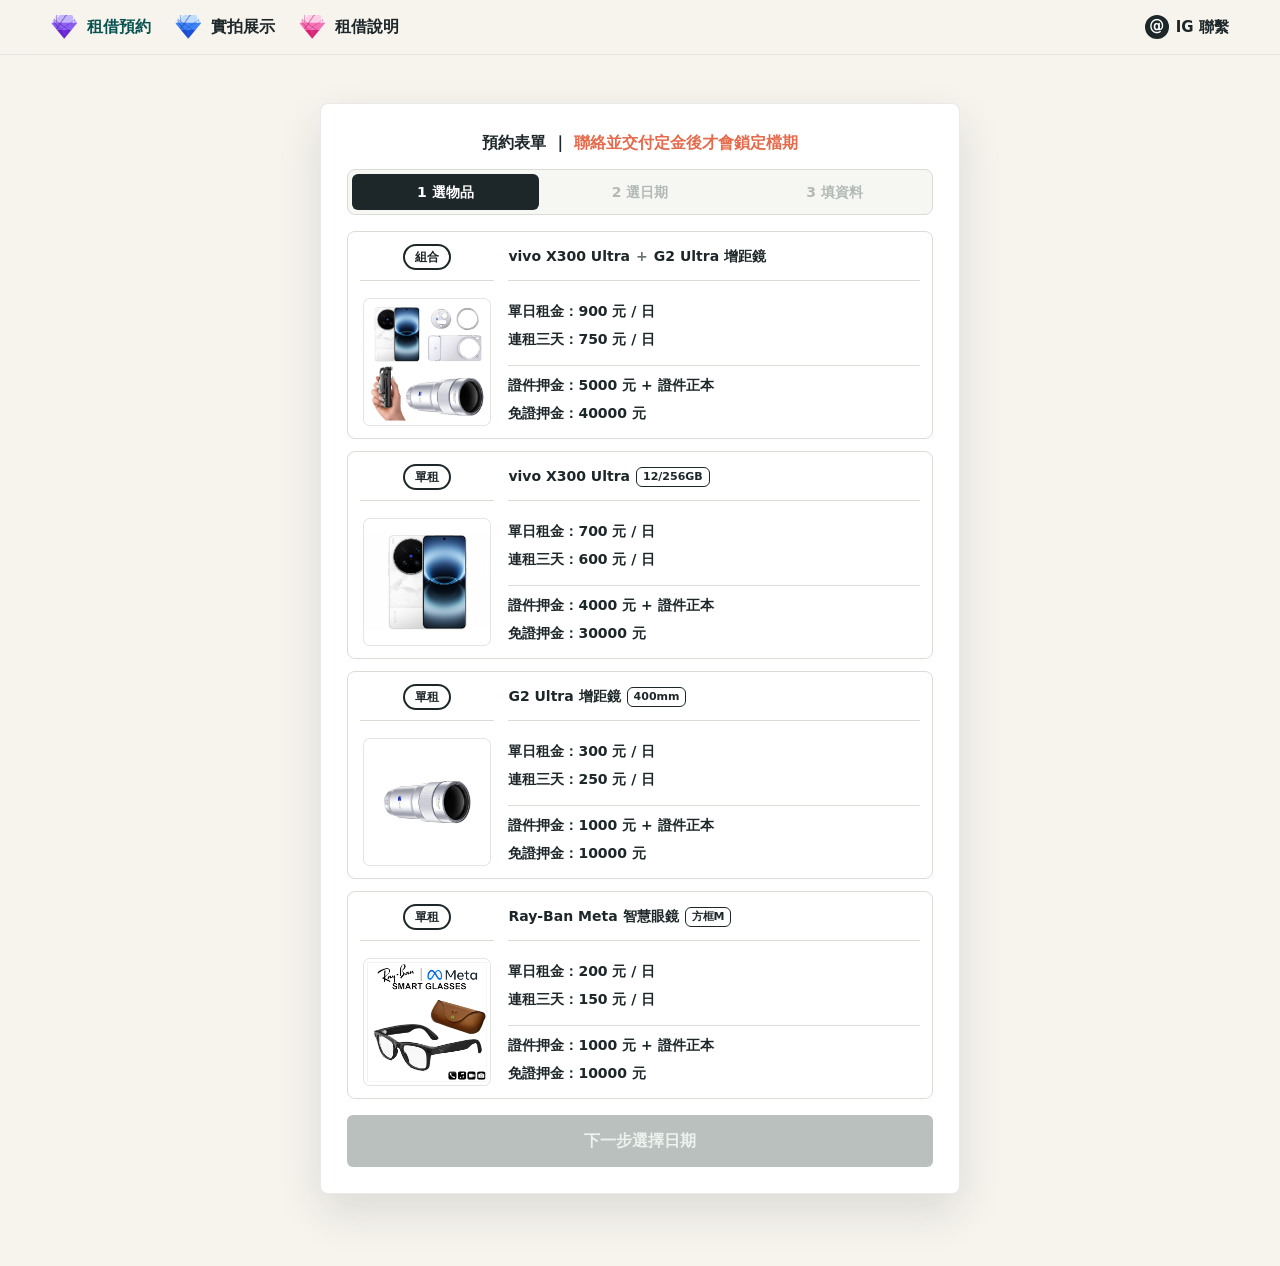
==== commit 760c36cb: "Switch contact text to Instagram" ====
--- a/index.html
+++ b/index.html
@@ -35,7 +35,7 @@
     <meta name="twitter:image:alt" content="vivo X300 Ultra 實拍展示" />
     <link rel="stylesheet" href="styles.css?v=calendar-20260825-72" />
     <script src="config.js?v=calendar-20260825-72" defer></script>
-    <script src="script.js?v=calendar-20260825-72" defer></script>
+    <script src="script.js?v=contact-20260828-ig" defer></script>
   </head>
   <body>
     <header class="site-header">
@@ -53,9 +53,9 @@
           <span>租借說明</span>
         </a>
       </nav>
-      <a class="header-contact thread-link" href="https://www.threads.com/@gem0816phone" target="_blank" rel="noopener">
+      <a class="header-contact thread-link" href="https://www.instagram.com/gem0816phone/" target="_blank" rel="noopener">
         <span class="thread-icon" aria-hidden="true">@</span>
-        <span>點我聯絡</span>
+        <span>IG 聯繫</span>
       </a>
     </header>
 
@@ -144,7 +144,7 @@
                   />
                 </label>
                 <label class="full-row">
-                  <span>thread 帳號</span>
+                  <span>IG 帳號</span>
                   <input type="text" name="lineId" autocomplete="off" required />
                 </label>
               </div>
@@ -201,7 +201,7 @@
               <h3>租借流程</h3>
               <ol>
                 <li>網站填寫租借預約表單</li>
-                <li>私訊 Threads 確認訂單並支付定金</li>
+                <li>IG 聯繫確認訂單並支付定金</li>
                 <li>面交確認設備及現場支付剩餘款項</li>
                 <li>面交歸還設備確認無損後現場退還押金</li>
               </ol>
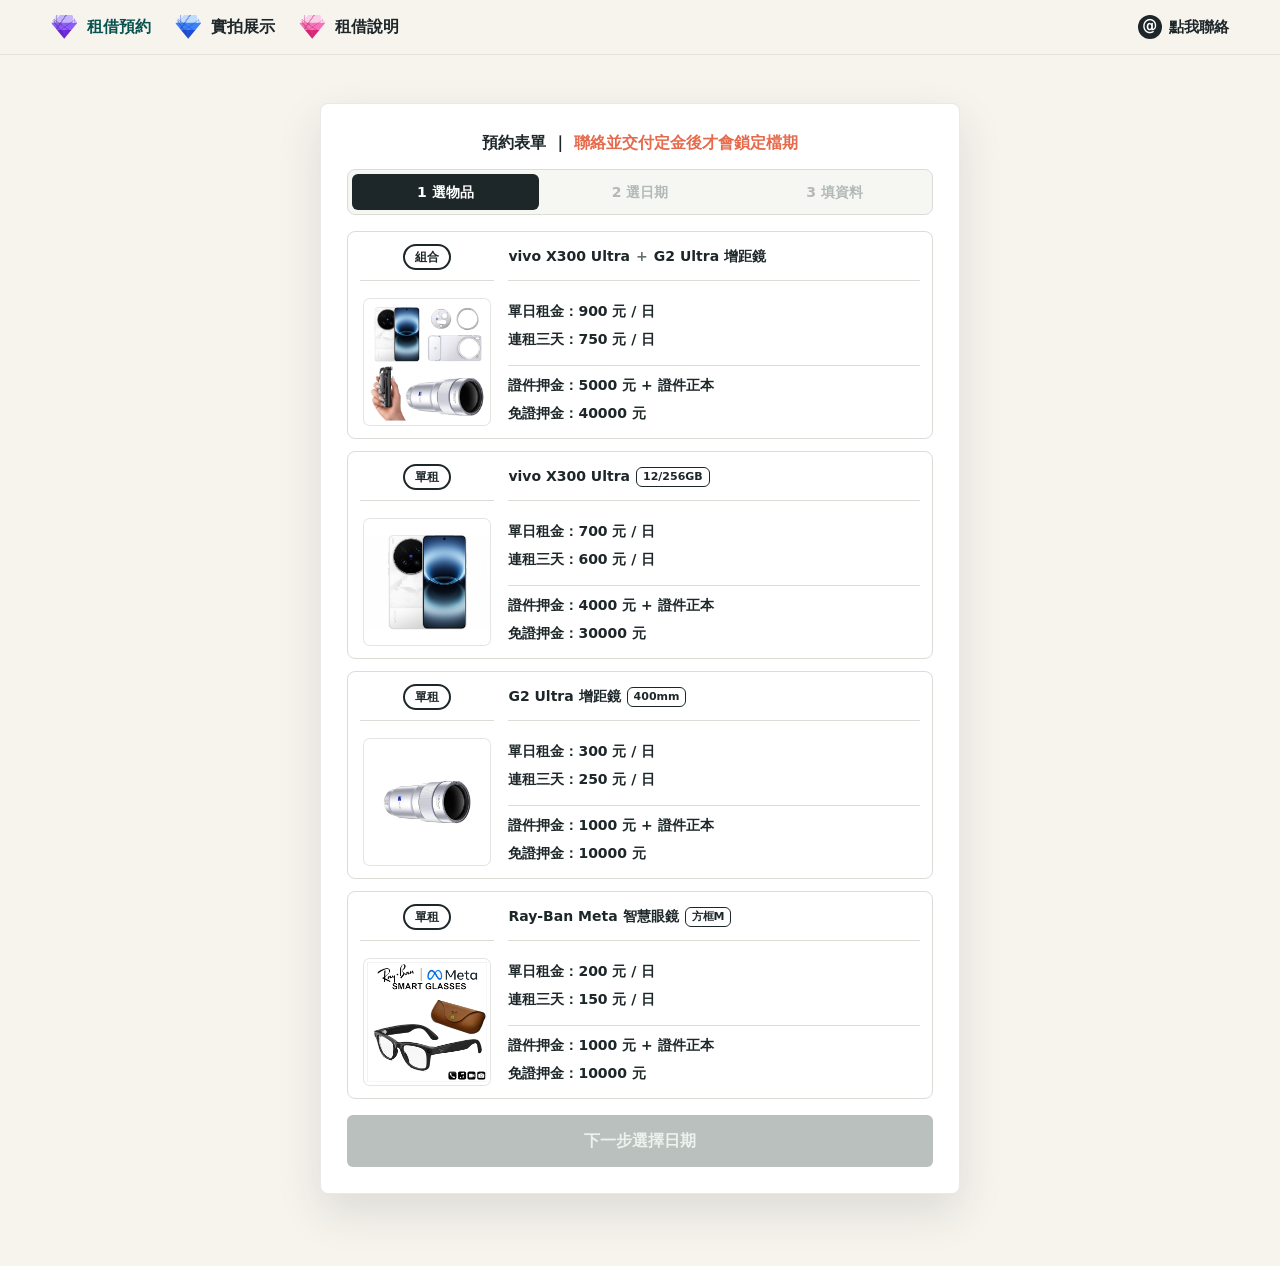
==== commit fd418207: "Revert "Switch contact text to Instagram" This reverts commit 760c36cbf254f7a75f314ca9c8f8207b5b295e" ====
--- a/index.html
+++ b/index.html
@@ -35,7 +35,7 @@
     <meta name="twitter:image:alt" content="vivo X300 Ultra 實拍展示" />
     <link rel="stylesheet" href="styles.css?v=calendar-20260825-72" />
     <script src="config.js?v=calendar-20260825-72" defer></script>
-    <script src="script.js?v=contact-20260828-ig" defer></script>
+    <script src="script.js?v=calendar-20260828-90day-2" defer></script>
   </head>
   <body>
     <header class="site-header">
@@ -53,9 +53,9 @@
           <span>租借說明</span>
         </a>
       </nav>
-      <a class="header-contact thread-link" href="https://www.instagram.com/gem0816phone/" target="_blank" rel="noopener">
+      <a class="header-contact thread-link" href="https://www.threads.com/@gem0816phone" target="_blank" rel="noopener">
         <span class="thread-icon" aria-hidden="true">@</span>
-        <span>IG 聯繫</span>
+        <span>點我聯絡</span>
       </a>
     </header>
 
@@ -144,7 +144,7 @@
                   />
                 </label>
                 <label class="full-row">
-                  <span>IG 帳號</span>
+                  <span>thread 帳號</span>
                   <input type="text" name="lineId" autocomplete="off" required />
                 </label>
               </div>
@@ -201,7 +201,7 @@
               <h3>租借流程</h3>
               <ol>
                 <li>網站填寫租借預約表單</li>
-                <li>IG 聯繫確認訂單並支付定金</li>
+                <li>私訊 Threads 確認訂單並支付定金</li>
                 <li>面交確認設備及現場支付剩餘款項</li>
                 <li>面交歸還設備確認無損後現場退還押金</li>
               </ol>
